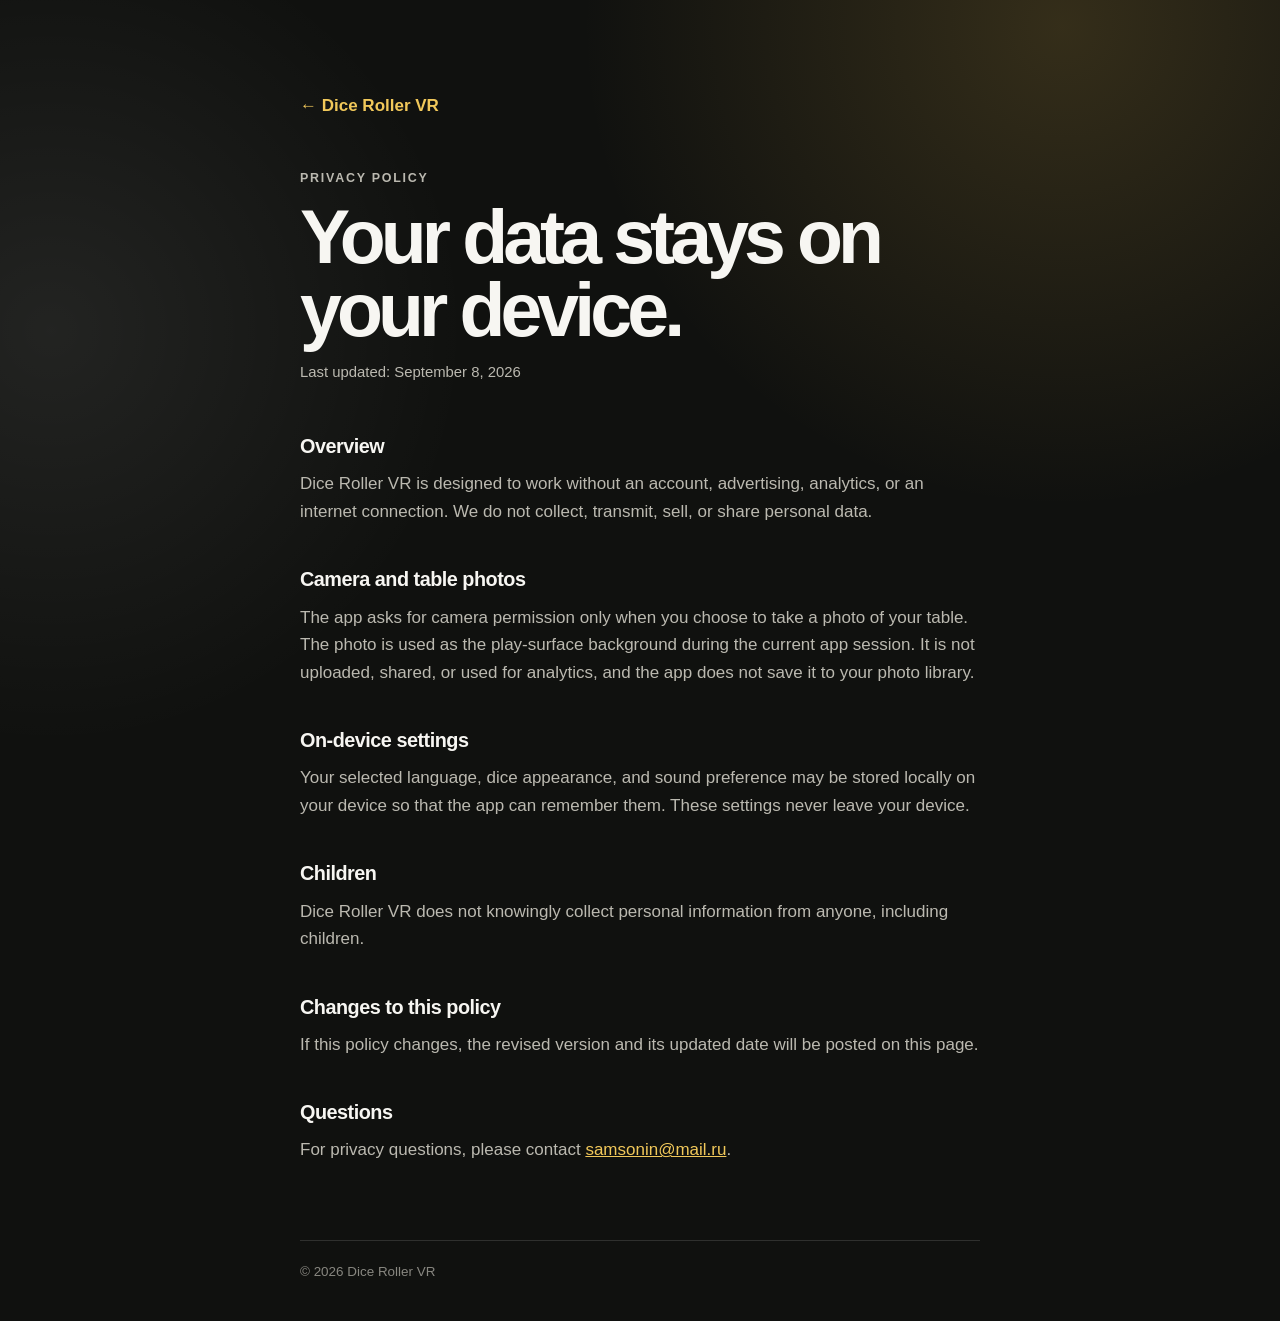
==== privacy.html @ 0ef7a4a0 "Add App Store support and privacy pages" ====
<!doctype html>
<html lang="en">
  <head>
    <meta charset="utf-8">
    <meta name="viewport" content="width=device-width, initial-scale=1">
    <meta name="description" content="Privacy Policy for Dice Roller VR.">
    <title>Privacy Policy — Dice Roller VR</title>
    <link rel="stylesheet" href="styles.css">
  </head>
  <body>
    <main class="shell document">
      <a class="back" href="index.html">← Dice Roller VR</a>
      <p class="eyebrow">Privacy Policy</p>
      <h1>Your data stays on your device.</h1>
      <p class="updated">Last updated: September 8, 2026</p>

      <section>
        <h2>Overview</h2>
        <p>Dice Roller VR is designed to work without an account, advertising, analytics, or an internet connection. We do not collect, transmit, sell, or share personal data.</p>
      </section>

      <section>
        <h2>Camera and table photos</h2>
        <p>The app asks for camera permission only when you choose to take a photo of your table. The photo is used as the play-surface background during the current app session. It is not uploaded, shared, or used for analytics, and the app does not save it to your photo library.</p>
      </section>

      <section>
        <h2>On-device settings</h2>
        <p>Your selected language, dice appearance, and sound preference may be stored locally on your device so that the app can remember them. These settings never leave your device.</p>
      </section>

      <section>
        <h2>Children</h2>
        <p>Dice Roller VR does not knowingly collect personal information from anyone, including children.</p>
      </section>

      <section>
        <h2>Changes to this policy</h2>
        <p>If this policy changes, the revised version and its updated date will be posted on this page.</p>
      </section>

      <section>
        <h2>Questions</h2>
        <p>For privacy questions, please contact <a href="mailto:samsonin@mail.ru">samsonin@mail.ru</a>.</p>
      </section>

      <footer>© 2026 Dice Roller VR</footer>
    </main>
  </body>
</html>
---- styles.css ----
:root {
  color-scheme: dark;
  --ink: #f7f6f2;
  --muted: #bbb9b0;
  --line: rgba(255, 255, 255, .13);
  --paper: #10110f;
  --accent: #f1c85a;
}

* { box-sizing: border-box; }

html { background: #0c0d0c; }

body {
  min-height: 100vh;
  margin: 0;
  background:
    radial-gradient(circle at 83% 2%, rgba(199, 161, 68, .2), transparent 30rem),
    radial-gradient(circle at 4% 25%, rgba(255, 255, 255, .08), transparent 26rem),
    var(--paper);
  color: var(--ink);
  font: 17px/1.62 ui-rounded, "SF Pro Rounded", -apple-system, BlinkMacSystemFont, "Segoe UI", sans-serif;
}

.shell {
  width: min(100% - 40px, 730px);
  min-height: 100vh;
  margin: auto;
  padding: 92px 0 38px;
}

.hero { max-width: 630px; }

.eyebrow {
  margin: 0 0 13px;
  color: var(--accent);
  font-size: .78rem;
  font-weight: 750;
  letter-spacing: .14em;
  text-transform: uppercase;
}

h1, h2, p { margin-top: 0; }

h1 {
  max-width: 650px;
  margin-bottom: 20px;
  font-size: clamp(2.55rem, 8vw, 4.7rem);
  font-weight: 730;
  letter-spacing: -.065em;
  line-height: .98;
}

.lede { max-width: 590px; color: var(--muted); font-size: 1.08rem; }

.cards { display: grid; gap: 12px; margin-top: 58px; }

.card {
  display: flex;
  align-items: center;
  gap: 17px;
  padding: 21px 20px;
  border: 1px solid var(--line);
  border-radius: 20px;
  color: var(--ink);
  text-decoration: none;
  transition: background .18s ease, border-color .18s ease, transform .18s ease;
}

.card:hover { transform: translateY(-2px); background: rgba(255, 255, 255, .055); border-color: rgba(241, 200, 90, .6); }
.card strong, .card small { display: block; }
.card strong { font-size: 1.08rem; }
.card small { color: var(--muted); font-size: .9rem; }
.card b { margin-left: auto; color: var(--accent); font-size: 1.35rem; }

.card-mark, .die {
  display: grid;
  flex: 0 0 auto;
  place-items: center;
  border: 1px solid rgba(241, 200, 90, .54);
  background: rgba(241, 200, 90, .12);
  color: var(--accent);
}

.card-mark { width: 42px; height: 42px; border-radius: 13px; font-weight: 750; }

.die {
  position: relative;
  width: 66px;
  height: 66px;
  margin-bottom: 36px;
  border-radius: 19px;
  box-shadow: 10px 14px 26px rgba(0,0,0,.36), inset 0 1px rgba(255,255,255,.44);
}

.die i { position: absolute; width: 8px; height: 8px; border-radius: 50%; background: #191b18; }
.die i:nth-child(1) { left: 17px; top: 17px; }
.die i:nth-child(2) { right: 17px; top: 17px; }
.die i:nth-child(3) { left: 29px; top: 29px; }
.die i:nth-child(4) { left: 17px; bottom: 17px; }
.die i:nth-child(5) { right: 17px; bottom: 17px; }

.document { max-width: 680px; }
.document h1 { margin-bottom: 12px; }
.document section { margin: 38px 0; }
.document h2 { margin-bottom: 8px; font-size: 1.24rem; letter-spacing: -.025em; }
.document p { color: var(--muted); }
.document a { color: var(--accent); }
.back { display: inline-block; margin-bottom: 48px; color: var(--accent); text-decoration: none; font-weight: 650; }
.updated { margin-bottom: 46px; color: var(--muted); font-size: .93rem; }
footer { margin-top: 76px; padding-top: 20px; border-top: 1px solid var(--line); color: #888780; font-size: .84rem; }

@media (max-width: 520px) {
  .shell { width: min(100% - 32px, 730px); padding-top: 58px; }
  .die { margin-bottom: 28px; transform: scale(.87); transform-origin: left top; }
  h1 { font-size: clamp(2.38rem, 13vw, 3.25rem); }
}
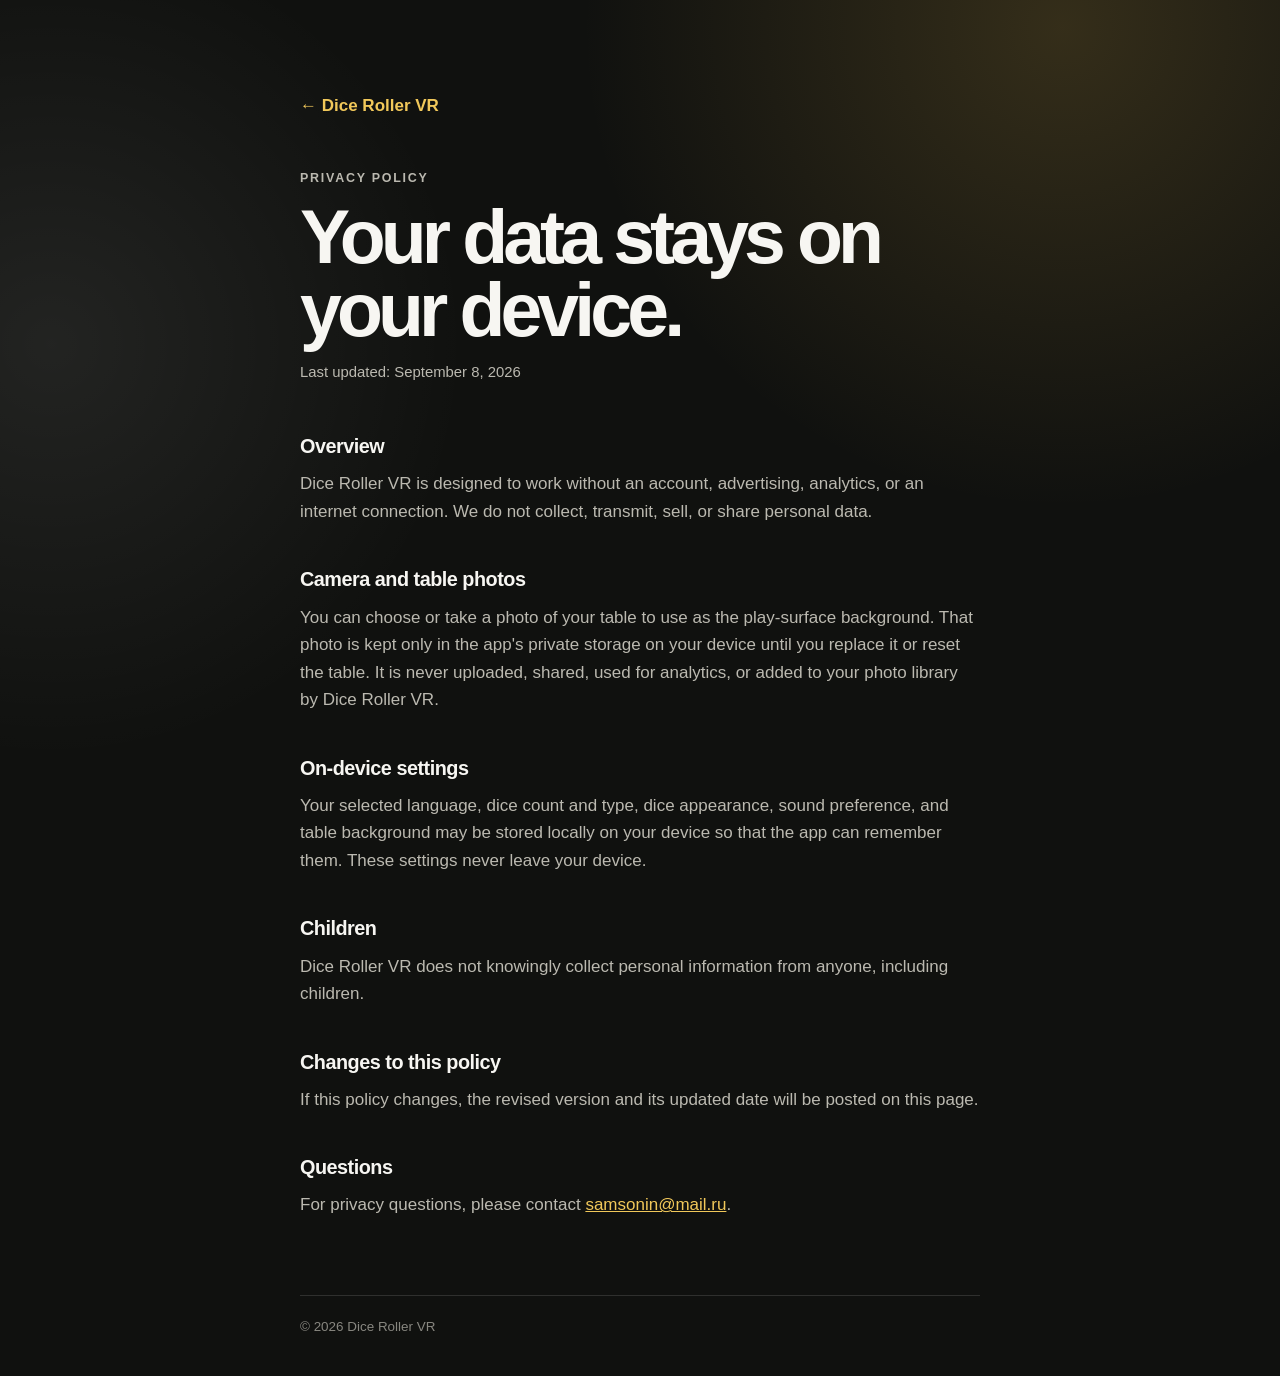
==== commit 81f4d90b: "docs: cover Android local table photos in privacy policy" ====
--- a/privacy.html
+++ b/privacy.html
@@ -21,12 +21,12 @@
 
       <section>
         <h2>Camera and table photos</h2>
-        <p>The app asks for camera permission only when you choose to take a photo of your table. The photo is used as the play-surface background during the current app session. It is not uploaded, shared, or used for analytics, and the app does not save it to your photo library.</p>
+        <p>You can choose or take a photo of your table to use as the play-surface background. That photo is kept only in the app's private storage on your device until you replace it or reset the table. It is never uploaded, shared, used for analytics, or added to your photo library by Dice Roller VR.</p>
       </section>
 
       <section>
         <h2>On-device settings</h2>
-        <p>Your selected language, dice appearance, and sound preference may be stored locally on your device so that the app can remember them. These settings never leave your device.</p>
+        <p>Your selected language, dice count and type, dice appearance, sound preference, and table background may be stored locally on your device so that the app can remember them. These settings never leave your device.</p>
       </section>
 
       <section>
